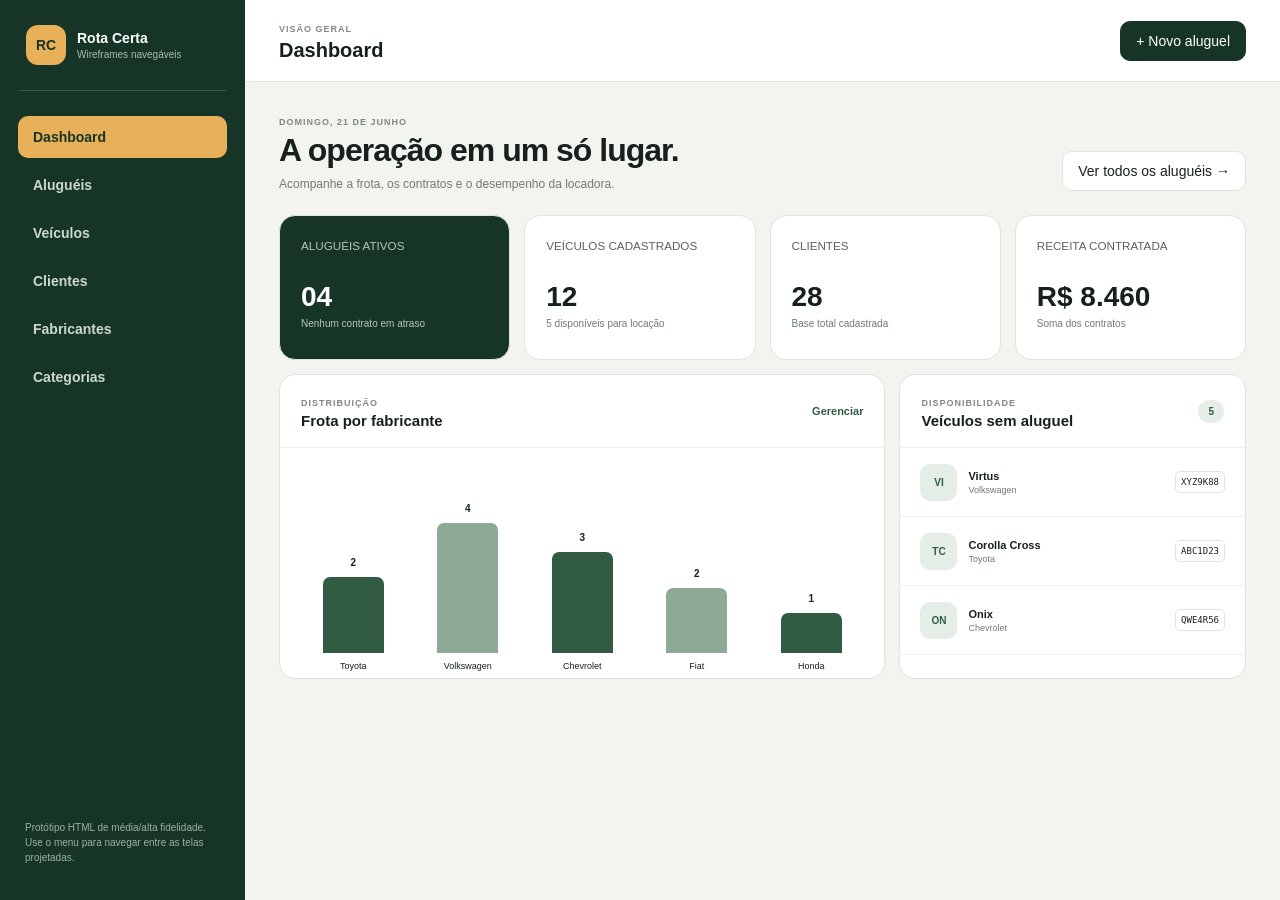
==== docs/wireframes/index.html @ 5c1f7fab "feat: implementar frontend completo da locadora" ====
<!DOCTYPE html>
<html lang="pt-BR">
<head>
    <meta charset="utf-8" />
    <meta name="viewport" content="width=device-width, initial-scale=1" />
    <title>Wireframes navegáveis | Rota Certa</title>
    <link rel="stylesheet" href="wireframes.css" />
</head>
<body>
    <aside>
        <div class="brand"><span>RC</span><div><strong>Rota Certa</strong><small>Wireframes navegáveis</small></div></div>
        <nav>
            <button class="active" data-screen="dashboard">Dashboard</button>
            <button data-screen="alugueis">Aluguéis</button>
            <button data-screen="veiculos">Veículos</button>
            <button data-screen="clientes">Clientes</button>
            <button data-screen="fabricantes">Fabricantes</button>
            <button data-screen="categorias">Categorias</button>
        </nav>
        <p class="note">Protótipo HTML de média/alta fidelidade. Use o menu para navegar entre as telas projetadas.</p>
    </aside>
    <main>
        <header><div><small id="section-label">VISÃO GERAL</small><h1 id="page-title">Dashboard</h1></div><button class="primary" id="primary-action">+ Novo aluguel</button></header>

        <section id="dashboard-screen">
            <div class="intro"><div><small>DOMINGO, 21 DE JUNHO</small><h2>A operação em um só lugar.</h2><p>Acompanhe a frota, os contratos e o desempenho da locadora.</p></div><button>Ver todos os aluguéis →</button></div>
            <div class="metrics">
                <article class="dark"><small>ALUGUÉIS ATIVOS</small><strong>04</strong><p>Nenhum contrato em atraso</p></article>
                <article><small>VEÍCULOS CADASTRADOS</small><strong>12</strong><p>5 disponíveis para locação</p></article>
                <article><small>CLIENTES</small><strong>28</strong><p>Base total cadastrada</p></article>
                <article><small>RECEITA CONTRATADA</small><strong>R$ 8.460</strong><p>Soma dos contratos</p></article>
            </div>
            <div class="dashboard-grid">
                <article class="panel chart"><div class="panel-title"><div><small>DISTRIBUIÇÃO</small><h3>Frota por fabricante</h3></div><a>Gerenciar</a></div><div class="bars"><i style="height:42%"><b>2</b><em>Toyota</em></i><i style="height:72%"><b>4</b><em>Volkswagen</em></i><i style="height:56%"><b>3</b><em>Chevrolet</em></i><i style="height:36%"><b>2</b><em>Fiat</em></i><i style="height:22%"><b>1</b><em>Honda</em></i></div></article>
                <article class="panel"><div class="panel-title"><div><small>DISPONIBILIDADE</small><h3>Veículos sem aluguel</h3></div><span class="count">5</span></div><div class="vehicle"><span>VI</span><div><b>Virtus</b><small>Volkswagen</small></div><code>XYZ9K88</code></div><div class="vehicle"><span>TC</span><div><b>Corolla Cross</b><small>Toyota</small></div><code>ABC1D23</code></div><div class="vehicle"><span>ON</span><div><b>Onix</b><small>Chevrolet</small></div><code>QWE4R56</code></div></article>
            </div>
        </section>

        <section id="entity-screen" hidden>
            <div class="intro"><div><small id="entity-section">OPERAÇÃO</small><h2 id="entity-title">Aluguéis</h2><p id="entity-description">Gerencie contratos, devoluções e valores da operação.</p></div><button class="primary" id="entity-action">+ Novo aluguel</button></div>
            <article class="panel filters"><div class="panel-title"><div><h3>Filtros</h3><p>Refine os registros pelos campos abaixo.</p></div><a>Limpar filtros</a></div><div id="filter-fields" class="filter-fields"></div></article>
            <article class="panel records"><div class="panel-title"><div><small>RESULTADOS</small><h3 id="records-title">Todos os aluguéis</h3></div><span class="count">2 registros</span></div><div class="table-scroll"><table><thead id="table-head"></thead><tbody id="table-body"></tbody></table></div></article>
        </section>
    </main>

    <dialog id="form-dialog">
        <button class="close" aria-label="Fechar">×</button><small>CADASTRO</small><h2 id="dialog-title">Novo aluguel</h2><p>O formulário final usa validação e os campos reais da entidade.</p><div class="dialog-fields"><label>Campo principal<input placeholder="Preencha o dado" /></label><label>Campo relacionado<select><option>Selecione</option></select></label><label>Informação complementar<input placeholder="Preencha o dado" /></label><label>Status ou valor<input placeholder="Preencha o dado" /></label></div><footer><button class="close">Cancelar</button><button class="primary close">Salvar cadastro</button></footer>
    </dialog>

    <script>
        const screens = {
            alugueis: { section: "Operação", title: "Aluguéis", singular: "aluguel", description: "Gerencie contratos, devoluções e valores da operação.", filters: ["Cliente ou veículo", "Status", "Início a partir de", "Início até"], heads: ["Cliente", "Veículo", "Período", "Status", "Valor"], rows: [["Pedro Henrique", "Corolla Cross", "20/04 a 23/04", "Finalizado", "R$ 540,00"], ["Maria Silva", "Virtus", "21/06 a 24/06", "Ativo", "R$ 450,00"]] },
            veiculos: { section: "Operação", title: "Veículos", singular: "veículo", description: "Controle a frota, a quilometragem e a classificação dos veículos.", filters: ["Modelo ou placa", "Fabricante", "Categoria", "Ano"], heads: ["Veículo", "Placa", "Fabricante", "Categoria", "Quilometragem"], rows: [["Corolla Cross · 2023", "ABC1D23", "Toyota", "SUV", "15.000 km"], ["Virtus · 2022", "XYZ9K88", "Volkswagen", "Sedan", "22.000 km"]] },
            clientes: { section: "Operação", title: "Clientes", singular: "cliente", description: "Mantenha os dados de contato e identificação dos clientes.", filters: ["Nome", "E-mail", "CPF", "Telefone"], heads: ["Cliente", "CPF", "E-mail", "Telefone"], rows: [["Pedro Henrique", "123.456.789-01", "pedro@email.com", "(31) 99999-9999"], ["Maria Silva", "987.654.321-00", "maria@email.com", "(31) 98888-8888"]] },
            fabricantes: { section: "Cadastros", title: "Fabricantes", singular: "fabricante", description: "Organize as marcas utilizadas no cadastro da frota.", filters: ["Nome", "País de origem"], heads: ["Fabricante", "País de origem", "Veículos"], rows: [["Toyota", "Japão", "1"], ["Volkswagen", "Alemanha", "1"]] },
            categorias: { section: "Cadastros", title: "Categorias", singular: "categoria", description: "Defina classes de veículo e os valores-base das diárias.", filters: ["Nome", "Diária mínima", "Diária máxima"], heads: ["Categoria", "Diária base", "Veículos"], rows: [["SUV", "R$ 180,00", "1"], ["Sedan", "R$ 150,00", "1"]] }
        };
        const nav = document.querySelector("nav");
        nav.addEventListener("click", event => { const button = event.target.closest("button"); if (!button) return; openScreen(button.dataset.screen); });
        function openScreen(screen) {
            document.querySelectorAll("nav button").forEach(button => button.classList.toggle("active", button.dataset.screen === screen));
            const dashboard = screen === "dashboard";
            document.getElementById("dashboard-screen").hidden = !dashboard; document.getElementById("entity-screen").hidden = dashboard;
            if (dashboard) { document.getElementById("page-title").textContent = "Dashboard"; document.getElementById("section-label").textContent = "VISÃO GERAL"; document.getElementById("primary-action").textContent = "+ Novo aluguel"; return; }
            const data = screens[screen];
            document.getElementById("page-title").textContent = data.title; document.getElementById("section-label").textContent = data.section.toUpperCase(); document.getElementById("entity-section").textContent = data.section.toUpperCase(); document.getElementById("entity-title").textContent = data.title; document.getElementById("entity-description").textContent = data.description; document.getElementById("primary-action").textContent = `+ Novo ${data.singular}`; document.getElementById("entity-action").textContent = `+ Novo ${data.singular}`; document.getElementById("records-title").textContent = `Todos os ${data.title.toLowerCase()}`;
            document.getElementById("filter-fields").innerHTML = data.filters.map(label => `<label>${label}<input placeholder="Filtrar por ${label.toLowerCase()}" /></label>`).join("");
            document.getElementById("table-head").innerHTML = `<tr>${data.heads.map(x => `<th>${x}</th>`).join("")}<th>AÇÕES</th></tr>`;
            document.getElementById("table-body").innerHTML = data.rows.map(row => `<tr>${row.map(x => `<td>${x}</td>`).join("")}<td><button>Editar</button> <button>Excluir</button></td></tr>`).join("");
        }
        const dialog = document.getElementById("form-dialog");
        document.getElementById("primary-action").onclick = showDialog; document.getElementById("entity-action").onclick = showDialog;
        function showDialog() { document.getElementById("dialog-title").textContent = document.getElementById("primary-action").textContent.replace("+ ", ""); dialog.showModal(); }
        document.querySelectorAll(".close").forEach(button => button.onclick = () => dialog.close());
    </script>
</body>
</html>
---- docs/wireframes/wireframes.css ----
:root { --ink:#17211b; --muted:#707a73; --line:#dfe4df; --paper:#fff; --canvas:#f3f4f0; --brand:#173526; --accent:#e8b059; }
* { box-sizing:border-box; }
body { margin:0; min-width:320px; color:var(--ink); background:var(--canvas); font:14px Arial,sans-serif; }
button,input,select { font:inherit; }
button { cursor:pointer; }
aside { position:fixed; inset:0 auto 0 0; width:245px; padding:25px 18px; color:#fff; background:var(--brand); }
.brand { display:flex; align-items:center; gap:11px; padding:0 8px 25px; border-bottom:1px solid #ffffff26; }
.brand>span { width:40px; height:40px; display:grid; place-items:center; border-radius:12px; color:var(--brand); background:var(--accent); font-weight:bold; }
.brand strong,.brand small { display:block; }.brand small { margin-top:3px; color:#a9bcb0; font-size:10px; }
nav { margin-top:25px; display:grid; gap:6px; } nav button { padding:13px 15px; border:0; border-radius:10px; color:#ccd9d1; background:transparent; font-weight:bold; text-align:left; } nav button.active,nav button:hover { color:var(--brand); background:var(--accent); }
.note { position:absolute; right:25px; bottom:25px; left:25px; color:#9cb0a4; font-size:10px; line-height:1.5; }
main { margin-left:245px; }
header { height:82px; padding:0 34px; display:flex; align-items:center; justify-content:space-between; border-bottom:1px solid var(--line); background:#fff; }
header small,.intro small,.panel-title small,dialog>small { color:#7f8982; font-size:9px; font-weight:bold; letter-spacing:1px; }
h1 { margin:4px 0 0; font-size:20px; } h2 { margin:4px 0 8px; font-size:32px; letter-spacing:-1px; } h3 { margin:3px 0 0; font-size:15px; }
main>section { padding:30px 34px 45px; }
.primary { border-color:var(--brand)!important; color:#fff!important; background:var(--brand)!important; }
button { min-height:40px; padding:0 15px; border:1px solid var(--line); border-radius:10px; color:var(--ink); background:#fff; }
.intro { margin-bottom:24px; display:flex; align-items:end; justify-content:space-between; gap:20px; }.intro p,.panel-title p { margin:0; color:var(--muted); font-size:12px; }
.metrics { display:grid; grid-template-columns:repeat(4,1fr); gap:14px; margin-bottom:14px; }.metrics article { min-height:145px; padding:21px; border:1px solid var(--line); border-radius:16px; background:#fff; }.metrics article.dark { color:#fff; background:var(--brand); }.metrics article small { color:inherit; opacity:.7; }.metrics strong { margin:28px 0 5px; display:block; font-size:28px; }.metrics p { margin:0; color:var(--muted); font-size:10px; }.metrics .dark p { color:#b8c8bf; }
.dashboard-grid { display:grid; grid-template-columns:1.4fr .8fr; gap:14px; }.panel { border:1px solid var(--line); border-radius:16px; background:#fff; overflow:hidden; }.panel-title { min-height:73px; padding:18px 21px; display:flex; align-items:center; justify-content:space-between; border-bottom:1px solid #edf0ed; }.panel-title a { color:#315b43; font-size:11px; font-weight:bold; }.count { padding:6px 10px; border-radius:20px; color:#315b43; background:#e4eee7; font-size:10px; font-weight:bold; }
.bars { height:230px; padding:25px; display:flex; align-items:end; justify-content:space-around; gap:18px; }.bars i { width:11%; min-height:28px; position:relative; display:block; border-radius:7px 7px 0 0; background:#315b43; }.bars i:nth-child(even) { background:#8eaa97; }.bars b { position:absolute; top:-20px; width:100%; font-style:normal; font-size:10px; text-align:center; }.bars em { position:absolute; top:calc(100% + 8px); left:50%; font-style:normal; font-size:9px; transform:translateX(-50%); white-space:nowrap; }
.vehicle { min-height:69px; padding:12px 20px; display:flex; align-items:center; gap:11px; border-bottom:1px solid #edf0ed; }.vehicle>span { width:37px; height:37px; display:grid; place-items:center; border-radius:10px; color:#315b43; background:#e4eee7; font-size:10px; font-weight:bold; }.vehicle div { flex:1; }.vehicle b,.vehicle small { display:block; }.vehicle b { font-size:11px; }.vehicle small { margin-top:3px; color:var(--muted); font-size:9px; }.vehicle code { padding:5px; border:1px solid var(--line); border-radius:5px; font-size:9px; }
.filters { margin-bottom:14px; }.filter-fields { padding:17px 20px; display:grid; grid-template-columns:repeat(4,1fr); gap:12px; }.filter-fields label,.dialog-fields label { display:grid; gap:6px; color:#657068; font-size:9px; font-weight:bold; text-transform:uppercase; }.filter-fields input,.dialog-fields input,.dialog-fields select { width:100%; height:40px; padding:0 10px; border:1px solid #ccd3ce; border-radius:9px; color:#7d867f; background:#fff; font-size:11px; }
.records { overflow:hidden; }.table-scroll { overflow:auto; }table { width:100%; border-collapse:collapse; }th,td { padding:13px 18px; border-bottom:1px solid #edf0ed; text-align:left; white-space:nowrap; }th { color:#7c867f; background:#fafbf9; font-size:9px; }td { font-size:11px; }td button { min-height:30px; padding:0 8px; font-size:9px; }
dialog { width:min(620px,calc(100% - 30px)); padding:28px; border:0; border-radius:18px; box-shadow:0 20px 70px #10211833; }dialog::backdrop { background:#10211899; }.close:first-child { position:absolute; top:18px; right:18px; width:35px; min-height:35px; padding:0; }.dialog-fields { margin-top:22px; display:grid; grid-template-columns:1fr 1fr; gap:14px; }dialog p { color:var(--muted); }dialog footer { margin-top:24px; padding-top:17px; display:flex; justify-content:flex-end; gap:8px; border-top:1px solid var(--line); }
[hidden] { display:none!important; }
@media(max-width:900px){aside{width:200px}main{margin-left:200px}.metrics{grid-template-columns:repeat(2,1fr)}.dashboard-grid{grid-template-columns:1fr}.filter-fields{grid-template-columns:repeat(2,1fr)}}
@media(max-width:650px){aside{position:static;width:auto}.note{display:none}nav{grid-template-columns:repeat(3,1fr)}nav button{text-align:center}main{margin:0}header,main>section{padding-left:18px;padding-right:18px}.metrics,.filter-fields,.dialog-fields{grid-template-columns:1fr}.intro{align-items:start;flex-direction:column}}
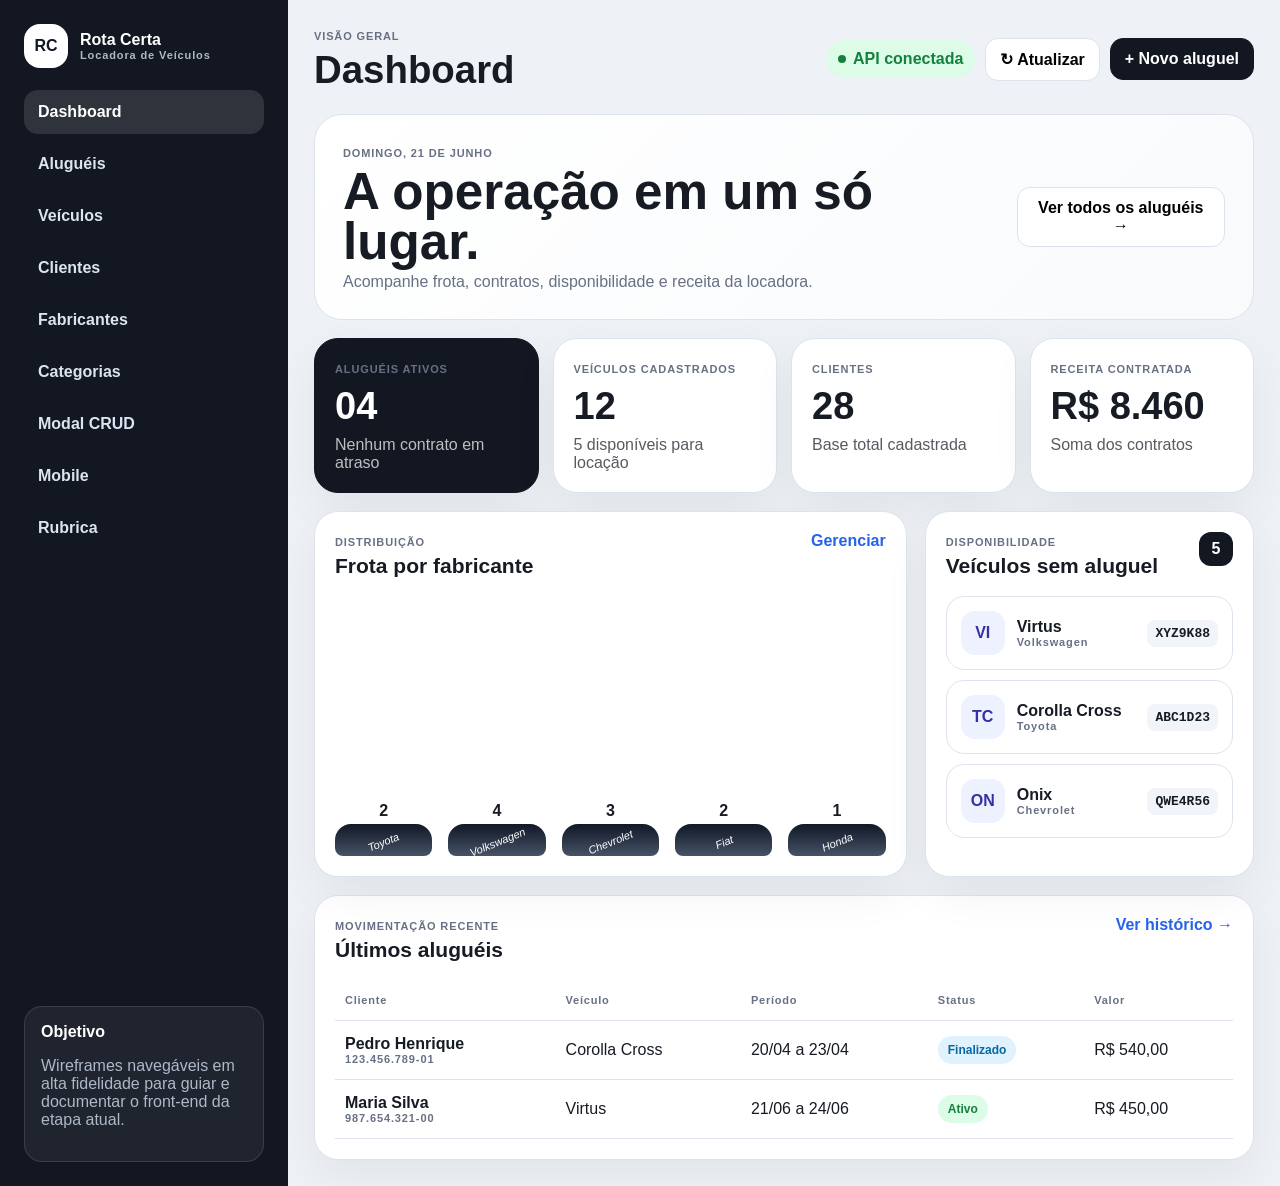
==== commit 7ed8aff4: "docs: add wireframes png" ====
--- a/docs/wireframes/index.html
+++ b/docs/wireframes/index.html
@@ -3,75 +3,245 @@
 <head>
     <meta charset="utf-8" />
     <meta name="viewport" content="width=device-width, initial-scale=1" />
-    <title>Wireframes navegáveis | Rota Certa</title>
+    <title>Wireframes de Alta Fidelidade | Rota Certa</title>
     <link rel="stylesheet" href="wireframes.css" />
 </head>
 <body>
-    <aside>
-        <div class="brand"><span>RC</span><div><strong>Rota Certa</strong><small>Wireframes navegáveis</small></div></div>
-        <nav>
-            <button class="active" data-screen="dashboard">Dashboard</button>
-            <button data-screen="alugueis">Aluguéis</button>
-            <button data-screen="veiculos">Veículos</button>
-            <button data-screen="clientes">Clientes</button>
-            <button data-screen="fabricantes">Fabricantes</button>
-            <button data-screen="categorias">Categorias</button>
-        </nav>
-        <p class="note">Protótipo HTML de média/alta fidelidade. Use o menu para navegar entre as telas projetadas.</p>
-    </aside>
-    <main>
-        <header><div><small id="section-label">VISÃO GERAL</small><h1 id="page-title">Dashboard</h1></div><button class="primary" id="primary-action">+ Novo aluguel</button></header>
-
-        <section id="dashboard-screen">
-            <div class="intro"><div><small>DOMINGO, 21 DE JUNHO</small><h2>A operação em um só lugar.</h2><p>Acompanhe a frota, os contratos e o desempenho da locadora.</p></div><button>Ver todos os aluguéis →</button></div>
-            <div class="metrics">
-                <article class="dark"><small>ALUGUÉIS ATIVOS</small><strong>04</strong><p>Nenhum contrato em atraso</p></article>
-                <article><small>VEÍCULOS CADASTRADOS</small><strong>12</strong><p>5 disponíveis para locação</p></article>
-                <article><small>CLIENTES</small><strong>28</strong><p>Base total cadastrada</p></article>
-                <article><small>RECEITA CONTRATADA</small><strong>R$ 8.460</strong><p>Soma dos contratos</p></article>
+    <div class="prototype-shell">
+        <aside class="prototype-sidebar">
+            <div class="brand">
+                <span class="brand-mark">RC</span>
+                <div>
+                    <strong>Rota Certa</strong>
+                    <small>Locadora de Veículos</small>
+                </div>
             </div>
-            <div class="dashboard-grid">
-                <article class="panel chart"><div class="panel-title"><div><small>DISTRIBUIÇÃO</small><h3>Frota por fabricante</h3></div><a>Gerenciar</a></div><div class="bars"><i style="height:42%"><b>2</b><em>Toyota</em></i><i style="height:72%"><b>4</b><em>Volkswagen</em></i><i style="height:56%"><b>3</b><em>Chevrolet</em></i><i style="height:36%"><b>2</b><em>Fiat</em></i><i style="height:22%"><b>1</b><em>Honda</em></i></div></article>
-                <article class="panel"><div class="panel-title"><div><small>DISPONIBILIDADE</small><h3>Veículos sem aluguel</h3></div><span class="count">5</span></div><div class="vehicle"><span>VI</span><div><b>Virtus</b><small>Volkswagen</small></div><code>XYZ9K88</code></div><div class="vehicle"><span>TC</span><div><b>Corolla Cross</b><small>Toyota</small></div><code>ABC1D23</code></div><div class="vehicle"><span>ON</span><div><b>Onix</b><small>Chevrolet</small></div><code>QWE4R56</code></div></article>
-            </div>
-        </section>
-
-        <section id="entity-screen" hidden>
-            <div class="intro"><div><small id="entity-section">OPERAÇÃO</small><h2 id="entity-title">Aluguéis</h2><p id="entity-description">Gerencie contratos, devoluções e valores da operação.</p></div><button class="primary" id="entity-action">+ Novo aluguel</button></div>
-            <article class="panel filters"><div class="panel-title"><div><h3>Filtros</h3><p>Refine os registros pelos campos abaixo.</p></div><a>Limpar filtros</a></div><div id="filter-fields" class="filter-fields"></div></article>
-            <article class="panel records"><div class="panel-title"><div><small>RESULTADOS</small><h3 id="records-title">Todos os aluguéis</h3></div><span class="count">2 registros</span></div><div class="table-scroll"><table><thead id="table-head"></thead><tbody id="table-body"></tbody></table></div></article>
-        </section>
-    </main>
-
-    <dialog id="form-dialog">
-        <button class="close" aria-label="Fechar">×</button><small>CADASTRO</small><h2 id="dialog-title">Novo aluguel</h2><p>O formulário final usa validação e os campos reais da entidade.</p><div class="dialog-fields"><label>Campo principal<input placeholder="Preencha o dado" /></label><label>Campo relacionado<select><option>Selecione</option></select></label><label>Informação complementar<input placeholder="Preencha o dado" /></label><label>Status ou valor<input placeholder="Preencha o dado" /></label></div><footer><button class="close">Cancelar</button><button class="primary close">Salvar cadastro</button></footer>
-    </dialog>
+            <nav aria-label="Telas do protótipo">
+                <button class="active" data-screen="dashboard">Dashboard</button>
+                <button data-screen="alugueis">Aluguéis</button>
+                <button data-screen="veiculos">Veículos</button>
+                <button data-screen="clientes">Clientes</button>
+                <button data-screen="fabricantes">Fabricantes</button>
+                <button data-screen="categorias">Categorias</button>
+                <button data-screen="modal">Modal CRUD</button>
+                <button data-screen="mobile">Mobile</button>
+                <button data-screen="rubrica">Rubrica</button>
+            </nav>
+            <section class="side-card">
+                <strong>Objetivo</strong>
+                <p>Wireframes navegáveis em alta fidelidade para guiar e documentar o front-end da etapa atual.</p>
+            </section>
+        </aside>
+
+        <main class="prototype-main">
+            <header class="prototype-header">
+                <div>
+                    <small id="section-label">VISÃO GERAL</small>
+                    <h1 id="page-title">Dashboard</h1>
+                </div>
+                <div class="header-actions">
+                    <span class="status-dot">API conectada</span>
+                    <button class="ghost">↻ Atualizar</button>
+                    <button class="primary" id="primary-action">+ Novo aluguel</button>
+                </div>
+            </header>
+
+            <section class="screen active" id="dashboard-screen" data-title="Dashboard" data-section="Visão geral">
+                <div class="hero-row">
+                    <div>
+                        <small>DOMINGO, 21 DE JUNHO</small>
+                        <h2>A operação em um só lugar.</h2>
+                        <p>Acompanhe frota, contratos, disponibilidade e receita da locadora.</p>
+                    </div>
+                    <button>Ver todos os aluguéis →</button>
+                </div>
+
+                <div class="metrics-grid">
+                    <article class="metric dark"><small>ALUGUÉIS ATIVOS</small><strong>04</strong><p>Nenhum contrato em atraso</p></article>
+                    <article class="metric"><small>VEÍCULOS CADASTRADOS</small><strong>12</strong><p>5 disponíveis para locação</p></article>
+                    <article class="metric"><small>CLIENTES</small><strong>28</strong><p>Base total cadastrada</p></article>
+                    <article class="metric"><small>RECEITA CONTRATADA</small><strong>R$ 8.460</strong><p>Soma dos contratos</p></article>
+                </div>
+
+                <div class="dashboard-grid">
+                    <article class="panel chart-panel">
+                        <div class="panel-title"><div><small>DISTRIBUIÇÃO</small><h3>Frota por fabricante</h3></div><a>Gerenciar</a></div>
+                        <div class="bars" aria-label="Gráfico de barras">
+                            <i style="--h:42%"><b>2</b><em>Toyota</em></i>
+                            <i style="--h:72%"><b>4</b><em>Volkswagen</em></i>
+                            <i style="--h:56%"><b>3</b><em>Chevrolet</em></i>
+                            <i style="--h:36%"><b>2</b><em>Fiat</em></i>
+                            <i style="--h:22%"><b>1</b><em>Honda</em></i>
+                        </div>
+                    </article>
+                    <article class="panel">
+                        <div class="panel-title"><div><small>DISPONIBILIDADE</small><h3>Veículos sem aluguel</h3></div><span class="count">5</span></div>
+                        <div class="vehicle-card"><span>VI</span><div><b>Virtus</b><small>Volkswagen</small></div><code>XYZ9K88</code></div>
+                        <div class="vehicle-card"><span>TC</span><div><b>Corolla Cross</b><small>Toyota</small></div><code>ABC1D23</code></div>
+                        <div class="vehicle-card"><span>ON</span><div><b>Onix</b><small>Chevrolet</small></div><code>QWE4R56</code></div>
+                    </article>
+                </div>
+
+                <article class="panel">
+                    <div class="panel-title"><div><small>MOVIMENTAÇÃO RECENTE</small><h3>Últimos aluguéis</h3></div><a>Ver histórico →</a></div>
+                    <div class="table-scroll">
+                        <table>
+                            <thead><tr><th>Cliente</th><th>Veículo</th><th>Período</th><th>Status</th><th>Valor</th></tr></thead>
+                            <tbody>
+                                <tr><td><b>Pedro Henrique</b><small>123.456.789-01</small></td><td>Corolla Cross</td><td>20/04 a 23/04</td><td><span class="badge done">Finalizado</span></td><td>R$ 540,00</td></tr>
+                                <tr><td><b>Maria Silva</b><small>987.654.321-00</small></td><td>Virtus</td><td>21/06 a 24/06</td><td><span class="badge active">Ativo</span></td><td>R$ 450,00</td></tr>
+                            </tbody>
+                        </table>
+                    </div>
+                </article>
+            </section>
+
+            <section class="screen" id="entity-screen" data-title="Aluguéis" data-section="Operação">
+                <div class="entity-intro">
+                    <div><small id="entity-section">OPERAÇÃO</small><h2 id="entity-title">Aluguéis</h2><p id="entity-description">Gerencie contratos, devoluções e valores da operação.</p></div>
+                    <button class="primary" id="entity-action">+ Novo aluguel</button>
+                </div>
+                <article class="panel filters-panel">
+                    <div class="panel-title"><div><h3>Filtros</h3><p>Pesquisa combinada com pelo menos dois campos por entidade.</p></div><a>Limpar filtros</a></div>
+                    <div class="filter-grid" id="filter-fields"></div>
+                </article>
+                <article class="panel records-panel">
+                    <div class="panel-title"><div><small>RESULTADOS</small><h3 id="records-title">Todos os aluguéis</h3></div><span class="count" id="record-count">2 registros</span></div>
+                    <div class="table-scroll"><table><thead id="table-head"></thead><tbody id="table-body"></tbody></table></div>
+                </article>
+            </section>
+
+            <section class="screen" id="modal-screen" data-title="Modal CRUD" data-section="Cadastro, edição e exclusão">
+                <div class="modal-layout">
+                    <article class="dialog-wireframe">
+                        <button class="close">×</button>
+                        <small>OPERAÇÃO</small>
+                        <h2>Novo aluguel</h2>
+                        <p>Modal usado para cadastro e edição. Os campos mudam conforme a entidade selecionada.</p>
+                        <div class="dialog-grid">
+                            <label>Cliente<select><option>Pedro Henrique</option><option>Maria Silva</option></select></label>
+                            <label>Veículo<select><option>Corolla Cross</option><option>Virtus</option></select></label>
+                            <label>Data de início<input type="datetime-local" value="2026-06-21T08:00" /></label>
+                            <label>Fim previsto<input type="datetime-local" value="2026-06-24T08:00" /></label>
+                            <label>Quilometragem inicial<input value="15000" /></label>
+                            <label>Valor total<input value="540.00" /></label>
+                        </div>
+                        <footer><button>Cancelar</button><button class="primary">Salvar cadastro</button></footer>
+                    </article>
+                    <article class="confirm-wireframe">
+                        <small>CONFIRMAÇÃO</small>
+                        <h3>Excluir registro?</h3>
+                        <p>Você está prestes a excluir este item. Esta ação não poderá ser desfeita.</p>
+                        <footer><button>Cancelar</button><button class="danger">Excluir definitivamente</button></footer>
+                    </article>
+                </div>
+            </section>
+
+            <section class="screen" id="mobile-screen" data-title="Mobile" data-section="Responsividade">
+                <div class="phone-frame">
+                    <div class="phone-top"><button>☰</button><div><small>OPERAÇÃO</small><h2>Veículos</h2></div><button>↻</button></div>
+                    <button class="primary wide">+ Novo veículo</button>
+                    <article class="panel mobile-card"><h3>Filtros</h3><label>Modelo ou placa<input placeholder="Corolla ou ABC1D23" /></label><label>Fabricante<select><option>Todos</option></select></label></article>
+                    <article class="panel mobile-card"><small>RESULTADOS</small><h3>Todos os veículos</h3><div class="mobile-record"><b>Corolla Cross · 2023</b><span>ABC1D23 · Toyota · SUV</span><footer><button>Editar</button><button>Excluir</button></footer></div><div class="mobile-record"><b>Virtus · 2022</b><span>XYZ9K88 · Volkswagen · Sedan</span><footer><button>Editar</button><button>Excluir</button></footer></div></article>
+                </div>
+                <div class="mobile-notes">
+                    <h3>Comportamento esperado</h3>
+                    <p>A sidebar vira menu lateral, filtros empilham em uma coluna, tabelas têm rolagem horizontal e ações continuam acessíveis.</p>
+                </div>
+            </section>
+
+            <section class="screen" id="rubrica-screen" data-title="Rubrica" data-section="Evidência de requisitos">
+                <article class="panel requirements">
+                    <h2>Mapa de atendimento da atividade</h2>
+                    <table>
+                        <thead><tr><th>Critério</th><th>Onde aparece no projeto</th></tr></thead>
+                        <tbody>
+                            <tr><td>Wireframes de média/alta fidelidade</td><td><code>docs/wireframes/index.html</code> e <code>docs/wireframes/wireframes.css</code></td></tr>
+                            <tr><td>CRUD para todas as entidades</td><td>Fabricantes, Categorias, Clientes, Veículos e Aluguéis no painel principal</td></tr>
+                            <tr><td>Filtros em pelo menos dois campos por entidade</td><td>Tela de cada entidade possui filtros combinados específicos</td></tr>
+                            <tr><td>Visualizações usando consultas do banco</td><td>Dashboard, frota por fabricante, veículos sem aluguel e últimos aluguéis</td></tr>
+                            <tr><td>Rotas da terceira etapa</td><td><code>/api/fabricantes</code>, <code>/api/categoriasveiculo</code>, <code>/api/clientes</code>, <code>/api/veiculos</code>, <code>/api/alugueis</code>, <code>/api/filtros/*</code></td></tr>
+                            <tr><td>Uso de dados fictícios da etapa 1</td><td>Dados de demonstração no front-end e exemplos visuais dos wireframes</td></tr>
+                        </tbody>
+                    </table>
+                </article>
+            </section>
+        </main>
+    </div>
 
     <script>
-        const screens = {
-            alugueis: { section: "Operação", title: "Aluguéis", singular: "aluguel", description: "Gerencie contratos, devoluções e valores da operação.", filters: ["Cliente ou veículo", "Status", "Início a partir de", "Início até"], heads: ["Cliente", "Veículo", "Período", "Status", "Valor"], rows: [["Pedro Henrique", "Corolla Cross", "20/04 a 23/04", "Finalizado", "R$ 540,00"], ["Maria Silva", "Virtus", "21/06 a 24/06", "Ativo", "R$ 450,00"]] },
-            veiculos: { section: "Operação", title: "Veículos", singular: "veículo", description: "Controle a frota, a quilometragem e a classificação dos veículos.", filters: ["Modelo ou placa", "Fabricante", "Categoria", "Ano"], heads: ["Veículo", "Placa", "Fabricante", "Categoria", "Quilometragem"], rows: [["Corolla Cross · 2023", "ABC1D23", "Toyota", "SUV", "15.000 km"], ["Virtus · 2022", "XYZ9K88", "Volkswagen", "Sedan", "22.000 km"]] },
-            clientes: { section: "Operação", title: "Clientes", singular: "cliente", description: "Mantenha os dados de contato e identificação dos clientes.", filters: ["Nome", "E-mail", "CPF", "Telefone"], heads: ["Cliente", "CPF", "E-mail", "Telefone"], rows: [["Pedro Henrique", "123.456.789-01", "pedro@email.com", "(31) 99999-9999"], ["Maria Silva", "987.654.321-00", "maria@email.com", "(31) 98888-8888"]] },
-            fabricantes: { section: "Cadastros", title: "Fabricantes", singular: "fabricante", description: "Organize as marcas utilizadas no cadastro da frota.", filters: ["Nome", "País de origem"], heads: ["Fabricante", "País de origem", "Veículos"], rows: [["Toyota", "Japão", "1"], ["Volkswagen", "Alemanha", "1"]] },
-            categorias: { section: "Cadastros", title: "Categorias", singular: "categoria", description: "Defina classes de veículo e os valores-base das diárias.", filters: ["Nome", "Diária mínima", "Diária máxima"], heads: ["Categoria", "Diária base", "Veículos"], rows: [["SUV", "R$ 180,00", "1"], ["Sedan", "R$ 150,00", "1"]] }
+        const entityScreens = {
+            alugueis: {
+                section: "Operação", title: "Aluguéis", singular: "aluguel", description: "Gerencie contratos, devoluções e valores da operação.",
+                filters: ["Cliente ou veículo", "Status", "Início a partir de", "Início até"],
+                heads: ["Cliente", "Veículo", "Período", "Status", "Valor", "Ações"],
+                rows: [["Pedro Henrique", "Corolla Cross", "20/04 a 23/04", "Finalizado", "R$ 540,00"], ["Maria Silva", "Virtus", "21/06 a 24/06", "Ativo", "R$ 450,00"]]
+            },
+            veiculos: {
+                section: "Operação", title: "Veículos", singular: "veículo", description: "Controle a frota, a quilometragem e a classificação dos veículos.",
+                filters: ["Modelo ou placa", "Fabricante", "Categoria", "Ano de fabricação"],
+                heads: ["Veículo", "Placa", "Fabricante", "Categoria", "Quilometragem", "Ações"],
+                rows: [["Corolla Cross · 2023", "ABC1D23", "Toyota", "SUV", "15.000 km"], ["Virtus · 2022", "XYZ9K88", "Volkswagen", "Sedan", "22.000 km"]]
+            },
+            clientes: {
+                section: "Operação", title: "Clientes", singular: "cliente", description: "Mantenha os dados de contato e identificação dos clientes.",
+                filters: ["Nome", "E-mail", "CPF", "Telefone"],
+                heads: ["Cliente", "CPF", "E-mail", "Telefone", "Ações"],
+                rows: [["Pedro Henrique", "123.456.789-01", "pedro@email.com", "(31) 99999-9999"], ["Maria Silva", "987.654.321-00", "maria@email.com", "(31) 98888-8888"]]
+            },
+            fabricantes: {
+                section: "Cadastros", title: "Fabricantes", singular: "fabricante", description: "Organize as marcas utilizadas no cadastro da frota.",
+                filters: ["Nome", "País de origem"],
+                heads: ["Fabricante", "País de origem", "Veículos", "Ações"],
+                rows: [["Toyota", "Japão", "1"], ["Volkswagen", "Alemanha", "1"]]
+            },
+            categorias: {
+                section: "Cadastros", title: "Categorias", singular: "categoria", description: "Defina classes de veículo e os valores-base das diárias.",
+                filters: ["Nome", "Diária mínima", "Diária máxima"],
+                heads: ["Categoria", "Diária base", "Veículos", "Ações"],
+                rows: [["SUV", "R$ 180,00", "1"], ["Sedan", "R$ 150,00", "1"]]
+            }
         };
+
         const nav = document.querySelector("nav");
-        nav.addEventListener("click", event => { const button = event.target.closest("button"); if (!button) return; openScreen(button.dataset.screen); });
-        function openScreen(screen) {
-            document.querySelectorAll("nav button").forEach(button => button.classList.toggle("active", button.dataset.screen === screen));
-            const dashboard = screen === "dashboard";
-            document.getElementById("dashboard-screen").hidden = !dashboard; document.getElementById("entity-screen").hidden = dashboard;
-            if (dashboard) { document.getElementById("page-title").textContent = "Dashboard"; document.getElementById("section-label").textContent = "VISÃO GERAL"; document.getElementById("primary-action").textContent = "+ Novo aluguel"; return; }
-            const data = screens[screen];
-            document.getElementById("page-title").textContent = data.title; document.getElementById("section-label").textContent = data.section.toUpperCase(); document.getElementById("entity-section").textContent = data.section.toUpperCase(); document.getElementById("entity-title").textContent = data.title; document.getElementById("entity-description").textContent = data.description; document.getElementById("primary-action").textContent = `+ Novo ${data.singular}`; document.getElementById("entity-action").textContent = `+ Novo ${data.singular}`; document.getElementById("records-title").textContent = `Todos os ${data.title.toLowerCase()}`;
+        const screens = document.querySelectorAll(".screen");
+        nav.addEventListener("click", (event) => {
+            const button = event.target.closest("button[data-screen]");
+            if (!button) return;
+            openScreen(button.dataset.screen);
+        });
+        document.getElementById("primary-action").addEventListener("click", () => openScreen("modal"));
+        document.getElementById("entity-action").addEventListener("click", () => openScreen("modal"));
+
+        function openScreen(name) {
+            document.querySelectorAll("nav button").forEach(button => button.classList.toggle("active", button.dataset.screen === name));
+            screens.forEach(screen => screen.classList.remove("active"));
+            const entity = entityScreens[name];
+            let target = document.getElementById(`${name}-screen`);
+            if (entity) {
+                target = document.getElementById("entity-screen");
+                hydrateEntity(name, entity);
+            }
+            target.classList.add("active");
+            document.getElementById("page-title").textContent = target.dataset.title;
+            document.getElementById("section-label").textContent = target.dataset.section.toUpperCase();
+            document.getElementById("primary-action").textContent = entity ? `+ Novo ${entity.singular}` : "+ Novo aluguel";
+        }
+
+        function hydrateEntity(name, data) {
+            const target = document.getElementById("entity-screen");
+            target.dataset.title = data.title;
+            target.dataset.section = data.section;
+            document.getElementById("entity-section").textContent = data.section.toUpperCase();
+            document.getElementById("entity-title").textContent = data.title;
+            document.getElementById("entity-description").textContent = data.description;
+            document.getElementById("entity-action").textContent = `+ Novo ${data.singular}`;
+            document.getElementById("records-title").textContent = `Todos os ${data.title.toLowerCase()}`;
+            document.getElementById("record-count").textContent = `${data.rows.length} registros`;
             document.getElementById("filter-fields").innerHTML = data.filters.map(label => `<label>${label}<input placeholder="Filtrar por ${label.toLowerCase()}" /></label>`).join("");
-            document.getElementById("table-head").innerHTML = `<tr>${data.heads.map(x => `<th>${x}</th>`).join("")}<th>AÇÕES</th></tr>`;
-            document.getElementById("table-body").innerHTML = data.rows.map(row => `<tr>${row.map(x => `<td>${x}</td>`).join("")}<td><button>Editar</button> <button>Excluir</button></td></tr>`).join("");
+            document.getElementById("table-head").innerHTML = `<tr>${data.heads.map(x => `<th>${x}</th>`).join("")}</tr>`;
+            document.getElementById("table-body").innerHTML = data.rows.map(row => `<tr>${row.map(x => `<td>${x}</td>`).join("")}<td><button>Editar</button><button>Excluir</button></td></tr>`).join("");
         }
-        const dialog = document.getElementById("form-dialog");
-        document.getElementById("primary-action").onclick = showDialog; document.getElementById("entity-action").onclick = showDialog;
-        function showDialog() { document.getElementById("dialog-title").textContent = document.getElementById("primary-action").textContent.replace("+ ", ""); dialog.showModal(); }
-        document.querySelectorAll(".close").forEach(button => button.onclick = () => dialog.close());
     </script>
 </body>
 </html>
--- a/docs/wireframes/wireframes.css
+++ b/docs/wireframes/wireframes.css
@@ -1,29 +1,108 @@
-:root { --ink:#17211b; --muted:#707a73; --line:#dfe4df; --paper:#fff; --canvas:#f3f4f0; --brand:#173526; --accent:#e8b059; }
-* { box-sizing:border-box; }
-body { margin:0; min-width:320px; color:var(--ink); background:var(--canvas); font:14px Arial,sans-serif; }
-button,input,select { font:inherit; }
-button { cursor:pointer; }
-aside { position:fixed; inset:0 auto 0 0; width:245px; padding:25px 18px; color:#fff; background:var(--brand); }
-.brand { display:flex; align-items:center; gap:11px; padding:0 8px 25px; border-bottom:1px solid #ffffff26; }
-.brand>span { width:40px; height:40px; display:grid; place-items:center; border-radius:12px; color:var(--brand); background:var(--accent); font-weight:bold; }
-.brand strong,.brand small { display:block; }.brand small { margin-top:3px; color:#a9bcb0; font-size:10px; }
-nav { margin-top:25px; display:grid; gap:6px; } nav button { padding:13px 15px; border:0; border-radius:10px; color:#ccd9d1; background:transparent; font-weight:bold; text-align:left; } nav button.active,nav button:hover { color:var(--brand); background:var(--accent); }
-.note { position:absolute; right:25px; bottom:25px; left:25px; color:#9cb0a4; font-size:10px; line-height:1.5; }
-main { margin-left:245px; }
-header { height:82px; padding:0 34px; display:flex; align-items:center; justify-content:space-between; border-bottom:1px solid var(--line); background:#fff; }
-header small,.intro small,.panel-title small,dialog>small { color:#7f8982; font-size:9px; font-weight:bold; letter-spacing:1px; }
-h1 { margin:4px 0 0; font-size:20px; } h2 { margin:4px 0 8px; font-size:32px; letter-spacing:-1px; } h3 { margin:3px 0 0; font-size:15px; }
-main>section { padding:30px 34px 45px; }
-.primary { border-color:var(--brand)!important; color:#fff!important; background:var(--brand)!important; }
-button { min-height:40px; padding:0 15px; border:1px solid var(--line); border-radius:10px; color:var(--ink); background:#fff; }
-.intro { margin-bottom:24px; display:flex; align-items:end; justify-content:space-between; gap:20px; }.intro p,.panel-title p { margin:0; color:var(--muted); font-size:12px; }
-.metrics { display:grid; grid-template-columns:repeat(4,1fr); gap:14px; margin-bottom:14px; }.metrics article { min-height:145px; padding:21px; border:1px solid var(--line); border-radius:16px; background:#fff; }.metrics article.dark { color:#fff; background:var(--brand); }.metrics article small { color:inherit; opacity:.7; }.metrics strong { margin:28px 0 5px; display:block; font-size:28px; }.metrics p { margin:0; color:var(--muted); font-size:10px; }.metrics .dark p { color:#b8c8bf; }
-.dashboard-grid { display:grid; grid-template-columns:1.4fr .8fr; gap:14px; }.panel { border:1px solid var(--line); border-radius:16px; background:#fff; overflow:hidden; }.panel-title { min-height:73px; padding:18px 21px; display:flex; align-items:center; justify-content:space-between; border-bottom:1px solid #edf0ed; }.panel-title a { color:#315b43; font-size:11px; font-weight:bold; }.count { padding:6px 10px; border-radius:20px; color:#315b43; background:#e4eee7; font-size:10px; font-weight:bold; }
-.bars { height:230px; padding:25px; display:flex; align-items:end; justify-content:space-around; gap:18px; }.bars i { width:11%; min-height:28px; position:relative; display:block; border-radius:7px 7px 0 0; background:#315b43; }.bars i:nth-child(even) { background:#8eaa97; }.bars b { position:absolute; top:-20px; width:100%; font-style:normal; font-size:10px; text-align:center; }.bars em { position:absolute; top:calc(100% + 8px); left:50%; font-style:normal; font-size:9px; transform:translateX(-50%); white-space:nowrap; }
-.vehicle { min-height:69px; padding:12px 20px; display:flex; align-items:center; gap:11px; border-bottom:1px solid #edf0ed; }.vehicle>span { width:37px; height:37px; display:grid; place-items:center; border-radius:10px; color:#315b43; background:#e4eee7; font-size:10px; font-weight:bold; }.vehicle div { flex:1; }.vehicle b,.vehicle small { display:block; }.vehicle b { font-size:11px; }.vehicle small { margin-top:3px; color:var(--muted); font-size:9px; }.vehicle code { padding:5px; border:1px solid var(--line); border-radius:5px; font-size:9px; }
-.filters { margin-bottom:14px; }.filter-fields { padding:17px 20px; display:grid; grid-template-columns:repeat(4,1fr); gap:12px; }.filter-fields label,.dialog-fields label { display:grid; gap:6px; color:#657068; font-size:9px; font-weight:bold; text-transform:uppercase; }.filter-fields input,.dialog-fields input,.dialog-fields select { width:100%; height:40px; padding:0 10px; border:1px solid #ccd3ce; border-radius:9px; color:#7d867f; background:#fff; font-size:11px; }
-.records { overflow:hidden; }.table-scroll { overflow:auto; }table { width:100%; border-collapse:collapse; }th,td { padding:13px 18px; border-bottom:1px solid #edf0ed; text-align:left; white-space:nowrap; }th { color:#7c867f; background:#fafbf9; font-size:9px; }td { font-size:11px; }td button { min-height:30px; padding:0 8px; font-size:9px; }
-dialog { width:min(620px,calc(100% - 30px)); padding:28px; border:0; border-radius:18px; box-shadow:0 20px 70px #10211833; }dialog::backdrop { background:#10211899; }.close:first-child { position:absolute; top:18px; right:18px; width:35px; min-height:35px; padding:0; }.dialog-fields { margin-top:22px; display:grid; grid-template-columns:1fr 1fr; gap:14px; }dialog p { color:var(--muted); }dialog footer { margin-top:24px; padding-top:17px; display:flex; justify-content:flex-end; gap:8px; border-top:1px solid var(--line); }
-[hidden] { display:none!important; }
-@media(max-width:900px){aside{width:200px}main{margin-left:200px}.metrics{grid-template-columns:repeat(2,1fr)}.dashboard-grid{grid-template-columns:1fr}.filter-fields{grid-template-columns:repeat(2,1fr)}}
-@media(max-width:650px){aside{position:static;width:auto}.note{display:none}nav{grid-template-columns:repeat(3,1fr)}nav button{text-align:center}main{margin:0}header,main>section{padding-left:18px;padding-right:18px}.metrics,.filter-fields,.dialog-fields{grid-template-columns:1fr}.intro{align-items:start;flex-direction:column}}
+:root {
+    color-scheme: light;
+    --bg: #eef1f5;
+    --surface: #ffffff;
+    --surface-soft: #f7f8fa;
+    --text: #171b23;
+    --muted: #677084;
+    --line: #dde3ec;
+    --dark: #121721;
+    --dark-soft: #222b3a;
+    --accent: #2563eb;
+    --danger: #dc2626;
+    font-family: Inter, "Segoe UI", Arial, sans-serif;
+}
+* { box-sizing: border-box; }
+body { margin: 0; background: var(--bg); color: var(--text); }
+button, input, select { font: inherit; }
+.prototype-shell { min-height: 100vh; display: grid; grid-template-columns: 288px minmax(0, 1fr); }
+.prototype-sidebar { position: sticky; top: 0; min-height: 100vh; padding: 24px; background: var(--dark); color: #fff; display: flex; flex-direction: column; gap: 22px; }
+.brand { display: flex; align-items: center; gap: 12px; }
+.brand-mark { width: 44px; height: 44px; display: grid; place-items: center; border-radius: 16px; background: #fff; color: #101624; font-weight: 900; }
+.brand strong, .brand small { display: block; }
+.brand small, .side-card p { color: #aeb8c9; }
+nav { display: grid; gap: 8px; }
+nav button { border: 0; border-radius: 14px; padding: 13px 14px; color: #dce4f2; background: transparent; text-align: left; cursor: pointer; }
+nav button.active, nav button:hover { background: rgba(255,255,255,.12); color: #fff; }
+.side-card { margin-top: auto; padding: 16px; border: 1px solid rgba(255,255,255,.12); border-radius: 18px; background: rgba(255,255,255,.06); }
+.prototype-main { min-width: 0; padding: 26px; }
+.prototype-header { display: flex; align-items: center; justify-content: space-between; gap: 16px; margin-bottom: 22px; }
+.prototype-header h1 { margin: 4px 0 0; font-size: clamp(28px, 3vw, 44px); }
+small { color: var(--muted); font-weight: 800; letter-spacing: .08em; font-size: 11px; }
+.header-actions { display: flex; align-items: center; gap: 10px; flex-wrap: wrap; justify-content: flex-end; }
+.status-dot { display: inline-flex; gap: 7px; align-items: center; font-weight: 700; color: #15803d; background: #dcfce7; border-radius: 999px; padding: 10px 12px; }
+.status-dot::before { content: ""; width: 8px; height: 8px; border-radius: 50%; background: currentColor; }
+button, .ghost, .primary, .danger { border: 1px solid var(--line); background: var(--surface); border-radius: 13px; padding: 11px 14px; font-weight: 800; cursor: pointer; }
+.primary { border-color: var(--dark); background: var(--dark); color: #fff; }
+.danger { border-color: var(--danger); background: var(--danger); color: #fff; }
+.screen { display: none; animation: fade .16s ease-out; }
+.screen.active { display: block; }
+@keyframes fade { from { opacity: 0; transform: translateY(6px); } to { opacity: 1; transform: none; } }
+.hero-row, .entity-intro { display: flex; justify-content: space-between; align-items: center; gap: 20px; padding: 28px; background: linear-gradient(135deg, #fff, #f8fafc); border: 1px solid var(--line); border-radius: 28px; margin-bottom: 18px; }
+.hero-row h2, .entity-intro h2 { margin: 6px 0; font-size: clamp(28px, 4vw, 52px); line-height: .98; }
+.hero-row p, .entity-intro p, .panel p { color: var(--muted); margin: 0; }
+.metrics-grid { display: grid; grid-template-columns: repeat(4, minmax(0, 1fr)); gap: 14px; margin-bottom: 18px; }
+.metric, .panel { background: var(--surface); border: 1px solid var(--line); border-radius: 24px; box-shadow: 0 16px 45px rgba(18, 23, 33, .06); }
+.metric { padding: 20px; }
+.metric.dark { background: var(--dark); color: #fff; border-color: var(--dark); }
+.metric strong { display: block; font-size: 38px; margin: 8px 0; }
+.metric p { margin: 0; color: inherit; opacity: .72; }
+.dashboard-grid { display: grid; grid-template-columns: minmax(0, 1.35fr) minmax(320px, .75fr); gap: 18px; margin-bottom: 18px; }
+.panel { padding: 20px; }
+.panel-title { display: flex; align-items: flex-start; justify-content: space-between; gap: 14px; margin-bottom: 18px; }
+.panel-title h3 { margin: 4px 0 0; font-size: 21px; }
+a { color: var(--accent); font-weight: 800; text-decoration: none; }
+.count { display: inline-grid; place-items: center; min-width: 34px; height: 34px; border-radius: 12px; background: var(--dark); color: #fff; font-weight: 900; }
+.bars { min-height: 260px; display: flex; align-items: end; gap: 16px; padding-top: 20px; }
+.bars i { flex: 1; min-width: 56px; height: var(--h); border-radius: 16px 16px 8px 8px; background: linear-gradient(180deg, #111827, #465266); position: relative; display: flex; align-items: end; justify-content: center; padding-bottom: 32px; color: #fff; font-style: normal; }
+.bars b { position: absolute; top: -22px; color: var(--text); }
+.bars em { position: absolute; bottom: 8px; font-size: 11px; transform: rotate(-22deg); transform-origin: center; white-space: nowrap; }
+.vehicle-card { display: grid; grid-template-columns: 44px minmax(0, 1fr) auto; gap: 12px; align-items: center; padding: 14px; border: 1px solid var(--line); border-radius: 18px; margin-bottom: 10px; }
+.vehicle-card span { width: 44px; height: 44px; display: grid; place-items: center; border-radius: 14px; background: #eef2ff; font-weight: 900; color: #3730a3; }
+.vehicle-card b, .vehicle-card small { display: block; }
+code { background: #f1f5f9; border-radius: 8px; padding: 6px 8px; font-weight: 800; }
+.table-scroll { overflow-x: auto; }
+table { width: 100%; border-collapse: collapse; min-width: 740px; }
+th { text-align: left; font-size: 11px; color: var(--muted); letter-spacing: .07em; }
+th, td { border-bottom: 1px solid var(--line); padding: 14px 10px; vertical-align: middle; }
+td b, td small { display: block; }
+.badge { display: inline-flex; border-radius: 999px; padding: 7px 10px; font-weight: 900; font-size: 12px; }
+.badge.done { background: #e0f2fe; color: #0369a1; }
+.badge.active { background: #dcfce7; color: #15803d; }
+.filters-panel { margin-bottom: 18px; }
+.filter-grid { display: grid; grid-template-columns: repeat(4, minmax(0, 1fr)); gap: 14px; }
+label { display: grid; gap: 7px; color: var(--muted); font-size: 13px; font-weight: 800; }
+input, select { border: 1px solid var(--line); border-radius: 13px; padding: 12px; background: #fff; color: var(--text); width: 100%; }
+td button { padding: 8px 10px; margin-right: 6px; border-radius: 10px; }
+.modal-layout { display: grid; grid-template-columns: minmax(0, 1fr) 420px; gap: 24px; align-items: start; }
+.dialog-wireframe, .confirm-wireframe { background: var(--surface); border: 1px solid var(--line); border-radius: 28px; box-shadow: 0 24px 70px rgba(18,23,33,.13); padding: 24px; position: relative; }
+.close { position: absolute; right: 18px; top: 18px; border-radius: 50%; width: 38px; height: 38px; padding: 0; }
+.dialog-grid { display: grid; grid-template-columns: repeat(2, minmax(0, 1fr)); gap: 14px; margin: 18px 0; }
+.dialog-wireframe footer, .confirm-wireframe footer { display: flex; justify-content: flex-end; gap: 10px; border-top: 1px solid var(--line); padding-top: 16px; }
+.phone-frame { width: min(390px, 100%); background: #101624; border-radius: 38px; padding: 16px; color: var(--text); box-shadow: 0 24px 80px rgba(18,23,33,.22); }
+.phone-top { display: flex; align-items: center; justify-content: space-between; gap: 12px; background: #fff; border-radius: 24px; padding: 14px; margin-bottom: 12px; }
+.phone-top h2 { margin: 3px 0 0; }
+.wide { width: 100%; margin-bottom: 12px; }
+.mobile-card { border-radius: 24px; margin-bottom: 12px; box-shadow: none; }
+.mobile-card label { margin-top: 10px; }
+.mobile-record { display: grid; gap: 8px; border: 1px solid var(--line); padding: 14px; border-radius: 18px; margin-top: 10px; }
+.mobile-record span { color: var(--muted); }
+.mobile-record footer { display: flex; gap: 8px; }
+.mobile-notes { max-width: 560px; margin-top: 18px; }
+.requirements table { min-width: 820px; }
+@media (max-width: 1100px) {
+    .prototype-shell { grid-template-columns: 1fr; }
+    .prototype-sidebar { position: static; min-height: auto; }
+    nav { grid-template-columns: repeat(4, minmax(0, 1fr)); }
+    .metrics-grid, .filter-grid { grid-template-columns: repeat(2, minmax(0, 1fr)); }
+    .dashboard-grid, .modal-layout { grid-template-columns: 1fr; }
+}
+@media (max-width: 680px) {
+    .prototype-main { padding: 14px; }
+    .prototype-header, .hero-row, .entity-intro { align-items: stretch; flex-direction: column; }
+    .header-actions { justify-content: stretch; }
+    .header-actions > * { width: 100%; justify-content: center; }
+    nav { grid-template-columns: 1fr 1fr; }
+    .metrics-grid, .filter-grid, .dialog-grid { grid-template-columns: 1fr; }
+    .bars { overflow-x: auto; }
+}
